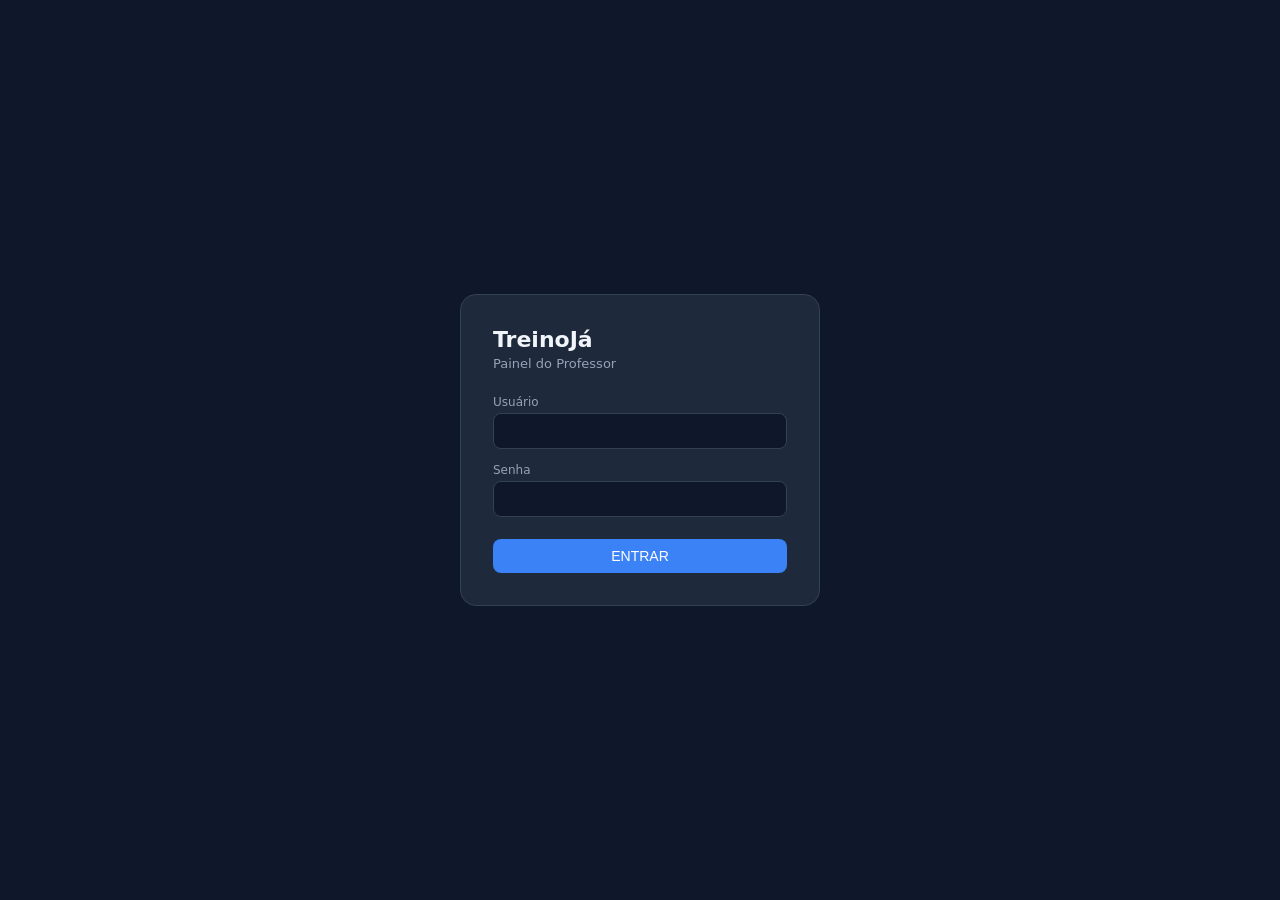
==== templates/admin.html @ 3a190255 "feat: painel admin para professores com gestao de usuarios e treinos" ====
<!doctype html>
<html lang="pt-br">
<head>
  <meta charset="utf-8">
  <meta name="viewport" content="width=device-width, initial-scale=1">
  <title>TreinoJá Admin</title>
  <link rel="stylesheet" href="/static/css/admin.css">
</head>
<body>

<!-- ── Login ─────────────────────────────────────────────────────────────── -->
<div id="view-login" class="login-wrap">
  <div class="login-card">
    <h1>TreinoJá</h1>
    <p>Painel do Professor</p>
    <div class="field"><label>Usuário</label><input id="l-user" type="text" autocapitalize="none"></div>
    <div class="field"><label>Senha</label><input id="l-pass" type="password"></div>
    <button class="btn btn-primary" style="width:100%;margin-top:8px" onclick="doLogin()">ENTRAR</button>
  </div>
</div>

<!-- ── App ───────────────────────────────────────────────────────────────── -->
<div id="view-app" class="app-layout" style="display:none">

  <aside class="sidebar">
    <div class="sidebar-logo">
      <h2>TreinoJá Admin</h2>
      <span>Painel do Professor</span>
    </div>
    <nav class="sidebar-nav">
      <button class="nav-btn active" id="nav-users" onclick="showTab('users')">👥 Usuários do App</button>
      <button class="nav-btn" id="nav-trainers" onclick="showTab('trainers')">🏋️ Professores</button>
    </nav>
    <div class="sidebar-footer">
      <div class="sidebar-user" id="sidebar-user"></div>
      <button class="btn btn-secondary" style="width:100%" onclick="doLogout()">Sair</button>
    </div>
  </aside>

  <main class="main-content">

    <!-- Users tab -->
    <div id="tab-users">
      <div class="page-header">
        <h1>Usuários do App</h1>
        <button class="btn btn-primary" onclick="openUserModal()">+ Novo Usuário</button>
      </div>
      <div class="table-wrap">
        <table>
          <thead>
            <tr>
              <th>Usuário</th>
              <th>Status</th>
              <th>Validade do Plano</th>
              <th>Treinos</th>
              <th>Último Treino</th>
              <th>Ações</th>
            </tr>
          </thead>
          <tbody id="users-tbody"></tbody>
        </table>
        <div id="users-empty" class="empty-state" style="display:none">Nenhum usuário cadastrado.</div>
      </div>
    </div>

    <!-- Trainers tab -->
    <div id="tab-trainers" style="display:none">
      <div class="page-header">
        <h1>Professores</h1>
        <button class="btn btn-primary" onclick="openTrainerModal()">+ Novo Professor</button>
      </div>
      <div class="table-wrap">
        <table>
          <thead>
            <tr>
              <th>Usuário</th>
              <th>Status</th>
              <th>Cadastrado em</th>
              <th>Ações</th>
            </tr>
          </thead>
          <tbody id="trainers-tbody"></tbody>
        </table>
        <div id="trainers-empty" class="empty-state" style="display:none">Nenhum professor cadastrado.</div>
      </div>
    </div>

  </main>
</div>

<!-- ── Modal: User ────────────────────────────────────────────────────────── -->
<div id="modal-user" class="modal-backdrop" onclick="if(event.target===this)closeUserModal()">
  <div class="modal-box">
    <div class="modal-header">
      <h2 id="user-modal-title">Novo Usuário</h2>
      <button class="modal-close" onclick="closeUserModal()">×</button>
    </div>
    <div class="field"><label>Usuário</label><input id="u-username" type="text" autocapitalize="none"></div>
    <div class="field"><label>Senha numérica (min 4 dígitos únicos)<span id="u-pass-hint" style="color:var(--muted)"> — deixe em branco para não alterar</span></label><input id="u-password" type="password" inputmode="numeric"></div>
    <div class="field">
      <label>Validade do Plano</label>
      <div style="display:flex;gap:8px;align-items:center">
        <input id="u-expires" type="date" style="max-width:200px">
        <button class="btn btn-secondary btn-sm" onclick="document.getElementById('u-expires').value=''">Sem validade</button>
      </div>
    </div>
    <div class="field checkbox-row" id="u-active-row">
      <input type="checkbox" id="u-active" checked>
      <label for="u-active">Conta ativa</label>
    </div>
    <div class="modal-footer">
      <button class="btn btn-secondary" onclick="closeUserModal()">Cancelar</button>
      <button class="btn btn-primary" onclick="saveUser()">Salvar</button>
    </div>
  </div>
</div>

<!-- ── Modal: Trainer ─────────────────────────────────────────────────────── -->
<div id="modal-trainer" class="modal-backdrop" onclick="if(event.target===this)closeTrainerModal()">
  <div class="modal-box">
    <div class="modal-header">
      <h2 id="trainer-modal-title">Novo Professor</h2>
      <button class="modal-close" onclick="closeTrainerModal()">×</button>
    </div>
    <div class="field"><label>Usuário</label><input id="t-username" type="text" autocapitalize="none"></div>
    <div class="field"><label>Senha<span id="t-pass-hint" style="color:var(--muted)"> — deixe em branco para não alterar</span></label><input id="t-password" type="password"></div>
    <div class="field checkbox-row" id="t-active-row">
      <input type="checkbox" id="t-active" checked>
      <label for="t-active">Conta ativa</label>
    </div>
    <div class="modal-footer">
      <button class="btn btn-secondary" onclick="closeTrainerModal()">Cancelar</button>
      <button class="btn btn-primary" onclick="saveTrainer()">Salvar</button>
    </div>
  </div>
</div>

<!-- ── Modal: Workouts ────────────────────────────────────────────────────── -->
<div id="modal-workout" class="modal-backdrop" onclick="if(event.target===this)closeWorkoutModal()">
  <div class="modal-box wide">
    <div class="modal-header">
      <h2 id="workout-modal-title">Treinos</h2>
      <button class="modal-close" onclick="closeWorkoutModal()">×</button>
    </div>

    <div class="expiry-row">
      <label>Validade do Plano:</label>
      <input id="w-expires" type="date" style="max-width:180px">
      <button class="btn btn-secondary btn-sm" onclick="document.getElementById('w-expires').value=''">Sem validade</button>
      <button class="btn btn-warning btn-sm" onclick="saveExpiry()">Salvar Validade</button>
    </div>

    <div class="workout-tabs" id="workout-tabs"></div>

    <div style="display:flex;justify-content:space-between;align-items:center;margin-bottom:10px">
      <span id="workout-tab-name" style="color:var(--muted);font-size:13px"></span>
      <div style="display:flex;gap:8px">
        <button class="btn btn-secondary btn-sm" onclick="resetWorkouts()" title="Restaurar treinos padrão">↺ Padrão</button>
        <button class="btn btn-primary btn-sm" onclick="openExerciseModal(-1)">+ Exercício</button>
      </div>
    </div>

    <div class="table-wrap">
      <table>
        <thead>
          <tr><th>#</th><th>Nome</th><th>Tipo</th><th>Séries</th><th>Reps</th><th>Carga</th><th>Desc.</th><th>Ações</th></tr>
        </thead>
        <tbody id="exercises-tbody"></tbody>
      </table>
      <div id="exercises-empty" class="empty-state" style="display:none">Nenhum exercício neste treino.</div>
    </div>

    <div class="modal-footer">
      <button class="btn btn-secondary" onclick="closeWorkoutModal()">Fechar</button>
      <button class="btn btn-primary" onclick="saveWorkouts()">💾 Salvar Treinos</button>
    </div>
  </div>
</div>

<!-- ── Modal: Exercise ────────────────────────────────────────────────────── -->
<div id="modal-exercise" class="modal-backdrop" onclick="if(event.target===this)closeExerciseModal()">
  <div class="modal-box">
    <div class="modal-header">
      <h2 id="ex-modal-title">Exercício</h2>
      <button class="modal-close" onclick="closeExerciseModal()">×</button>
    </div>
    <div class="field"><label>Nome</label><input id="ex-nome" type="text"></div>
    <div class="field"><label>Tipo (grupo muscular)</label><input id="ex-tipo" type="text"></div>
    <div style="display:grid;grid-template-columns:1fr 1fr;gap:12px">
      <div class="field"><label>Séries</label><input id="ex-series" type="number" min="1"></div>
      <div class="field"><label>Reps (ex: 8-12)</label><input id="ex-reps" type="text"></div>
      <div class="field"><label>Carga (kg)</label><input id="ex-carga" type="number" min="0"></div>
      <div class="field"><label>Descanso (s)</label><input id="ex-descanso" type="number" min="0"></div>
    </div>
    <div class="field"><label>Mensagem / Instrução</label><input id="ex-msg" type="text"></div>
    <div class="modal-footer">
      <button class="btn btn-secondary" onclick="closeExerciseModal()">Cancelar</button>
      <button class="btn btn-primary" onclick="saveExercise()">Salvar</button>
    </div>
  </div>
</div>

<!-- ── Toast ──────────────────────────────────────────────────────────────── -->
<div id="toast"></div>

<script src="/static/js/admin.js"></script>
</body>
</html>
---- static/css/admin.css ----
:root {
    --bg: #0f172a;
    --sidebar: #1e293b;
    --card: #1e293b;
    --border: #334155;
    --accent: #3b82f6;
    --accent-hover: #2563eb;
    --muted: #94a3b8;
    --ok: #22c55e;
    --warning: #f59e0b;
    --danger: #ef4444;
    --text: #f1f5f9;
}

* { box-sizing: border-box; margin: 0; padding: 0; }

html, body {
    background: var(--bg);
    color: var(--text);
    font-family: system-ui, Segoe UI, Roboto, Arial;
    font-size: 14px;
    height: 100%;
}

/* ── Login ── */
.login-wrap {
    display: flex;
    align-items: center;
    justify-content: center;
    min-height: 100vh;
    padding: 20px;
}

.login-card {
    background: var(--card);
    border: 1px solid var(--border);
    border-radius: 16px;
    padding: 32px;
    width: 100%;
    max-width: 360px;
}

.login-card h1 {
    font-size: 22px;
    margin-bottom: 4px;
}

.login-card p {
    color: var(--muted);
    margin-bottom: 24px;
    font-size: 13px;
}

/* ── Layout ── */
.app-layout {
    display: flex;
    min-height: 100vh;
}

.sidebar {
    width: 220px;
    background: var(--sidebar);
    border-right: 1px solid var(--border);
    display: flex;
    flex-direction: column;
    flex-shrink: 0;
    position: fixed;
    top: 0;
    left: 0;
    bottom: 0;
}

.sidebar-logo {
    padding: 20px 16px 16px;
    border-bottom: 1px solid var(--border);
}

.sidebar-logo h2 {
    font-size: 16px;
    color: var(--accent);
}

.sidebar-logo span {
    font-size: 11px;
    color: var(--muted);
}

.sidebar-nav {
    flex: 1;
    padding: 12px 8px;
}

.nav-btn {
    display: flex;
    align-items: center;
    gap: 10px;
    width: 100%;
    padding: 10px 12px;
    background: transparent;
    border: none;
    border-radius: 8px;
    color: var(--muted);
    font-size: 14px;
    cursor: pointer;
    text-align: left;
    margin-bottom: 2px;
    transition: background 0.15s, color 0.15s;
}

.nav-btn:hover { background: rgba(59,130,246,0.1); color: var(--text); }
.nav-btn.active { background: rgba(59,130,246,0.15); color: var(--accent); font-weight: 600; }

.sidebar-footer {
    padding: 12px 8px;
    border-top: 1px solid var(--border);
}

.sidebar-user {
    padding: 8px 12px;
    color: var(--muted);
    font-size: 12px;
    margin-bottom: 4px;
}

.main-content {
    margin-left: 220px;
    flex: 1;
    padding: 24px;
    min-height: 100vh;
}

/* ── Forms ── */
.field {
    margin-bottom: 14px;
}

.field label {
    display: block;
    font-size: 12px;
    color: var(--muted);
    margin-bottom: 4px;
    font-weight: 500;
}

input[type=text], input[type=password], input[type=date], input[type=number], select {
    width: 100%;
    background: #0f172a;
    color: var(--text);
    border: 1px solid var(--border);
    border-radius: 8px;
    padding: 9px 12px;
    font-size: 14px;
    outline: none;
    transition: border-color 0.15s;
}

input:focus, select:focus { border-color: var(--accent); }

/* ── Buttons ── */
button, .btn { cursor: pointer; border-radius: 8px; font-size: 14px; font-weight: 500; border: none; padding: 9px 16px; }
.btn-primary { background: var(--accent); color: #fff; }
.btn-primary:hover { background: var(--accent-hover); }
.btn-secondary { background: transparent; border: 1px solid var(--border); color: var(--text); }
.btn-secondary:hover { background: rgba(255,255,255,0.05); }
.btn-danger { background: var(--danger); color: #fff; }
.btn-danger:hover { background: #dc2626; }
.btn-sm { padding: 5px 10px; font-size: 12px; }
.btn-warning { background: var(--warning); color: #000; }
.btn-ok { background: var(--ok); color: #000; }

/* ── Page header ── */
.page-header {
    display: flex;
    align-items: center;
    justify-content: space-between;
    margin-bottom: 20px;
}

.page-header h1 { font-size: 20px; }

/* ── Table ── */
.table-wrap { overflow-x: auto; }

table { width: 100%; border-collapse: collapse; }

th {
    text-align: left;
    padding: 10px 12px;
    font-size: 11px;
    text-transform: uppercase;
    letter-spacing: .05em;
    color: var(--muted);
    border-bottom: 1px solid var(--border);
}

td {
    padding: 12px 12px;
    border-bottom: 1px solid rgba(51,65,85,0.4);
    vertical-align: middle;
}

tr:last-child td { border-bottom: none; }
tr:hover td { background: rgba(255,255,255,0.02); }

.td-actions { display: flex; gap: 6px; flex-wrap: wrap; }

/* ── Badges ── */
.badge {
    display: inline-block;
    padding: 3px 8px;
    border-radius: 20px;
    font-size: 11px;
    font-weight: 600;
}

.badge-ok { background: rgba(34,197,94,0.15); color: var(--ok); }
.badge-danger { background: rgba(239,68,68,0.15); color: var(--danger); }
.badge-warning { background: rgba(245,158,11,0.15); color: var(--warning); }
.badge-muted { background: rgba(148,163,184,0.1); color: var(--muted); }

/* ── Modal ── */
.modal-backdrop {
    position: fixed;
    inset: 0;
    background: rgba(0,0,0,.6);
    display: none;
    align-items: center;
    justify-content: center;
    z-index: 200;
    padding: 16px;
}

.modal-backdrop.open { display: flex; }

.modal-box {
    background: var(--sidebar);
    border: 1px solid var(--border);
    border-radius: 16px;
    padding: 24px;
    width: 100%;
    max-width: 480px;
    max-height: 90vh;
    overflow-y: auto;
}

.modal-box.wide { max-width: 760px; }

.modal-header {
    display: flex;
    align-items: center;
    justify-content: space-between;
    margin-bottom: 20px;
}

.modal-header h2 { font-size: 17px; }

.modal-close {
    background: transparent;
    border: none;
    color: var(--muted);
    font-size: 20px;
    cursor: pointer;
    line-height: 1;
    padding: 4px;
}

.modal-footer {
    display: flex;
    gap: 10px;
    justify-content: flex-end;
    margin-top: 20px;
    padding-top: 16px;
    border-top: 1px solid var(--border);
}

/* ── Workout editor inside modal ── */
.workout-tabs {
    display: flex;
    gap: 4px;
    margin-bottom: 16px;
    border-bottom: 1px solid var(--border);
    padding-bottom: 0;
}

.workout-tab {
    padding: 8px 16px;
    background: transparent;
    border: none;
    border-bottom: 2px solid transparent;
    color: var(--muted);
    cursor: pointer;
    font-size: 14px;
    margin-bottom: -1px;
}

.workout-tab.active {
    color: var(--accent);
    border-bottom-color: var(--accent);
    font-weight: 600;
}

.expiry-row {
    display: flex;
    align-items: center;
    gap: 12px;
    margin-bottom: 16px;
    padding: 12px;
    background: rgba(0,0,0,0.2);
    border-radius: 8px;
    border: 1px solid var(--border);
}

.expiry-row label { color: var(--muted); font-size: 12px; white-space: nowrap; }
.expiry-row input { max-width: 180px; }

/* ── Empty state ── */
.empty-state {
    text-align: center;
    color: var(--muted);
    padding: 48px 16px;
}

/* ── Toast ── */
#toast {
    position: fixed;
    bottom: 24px;
    right: 24px;
    background: #1e293b;
    border: 1px solid var(--border);
    border-radius: 10px;
    padding: 12px 18px;
    font-size: 14px;
    z-index: 999;
    display: none;
    animation: fadeIn .2s;
}

#toast.ok { border-color: var(--ok); color: var(--ok); }
#toast.err { border-color: var(--danger); color: var(--danger); }

@keyframes fadeIn { from { opacity:0; transform:translateY(8px); } to { opacity:1; transform:none; } }

.checkbox-row { display: flex; align-items: center; gap: 8px; }
.checkbox-row input[type=checkbox] { width: auto; }
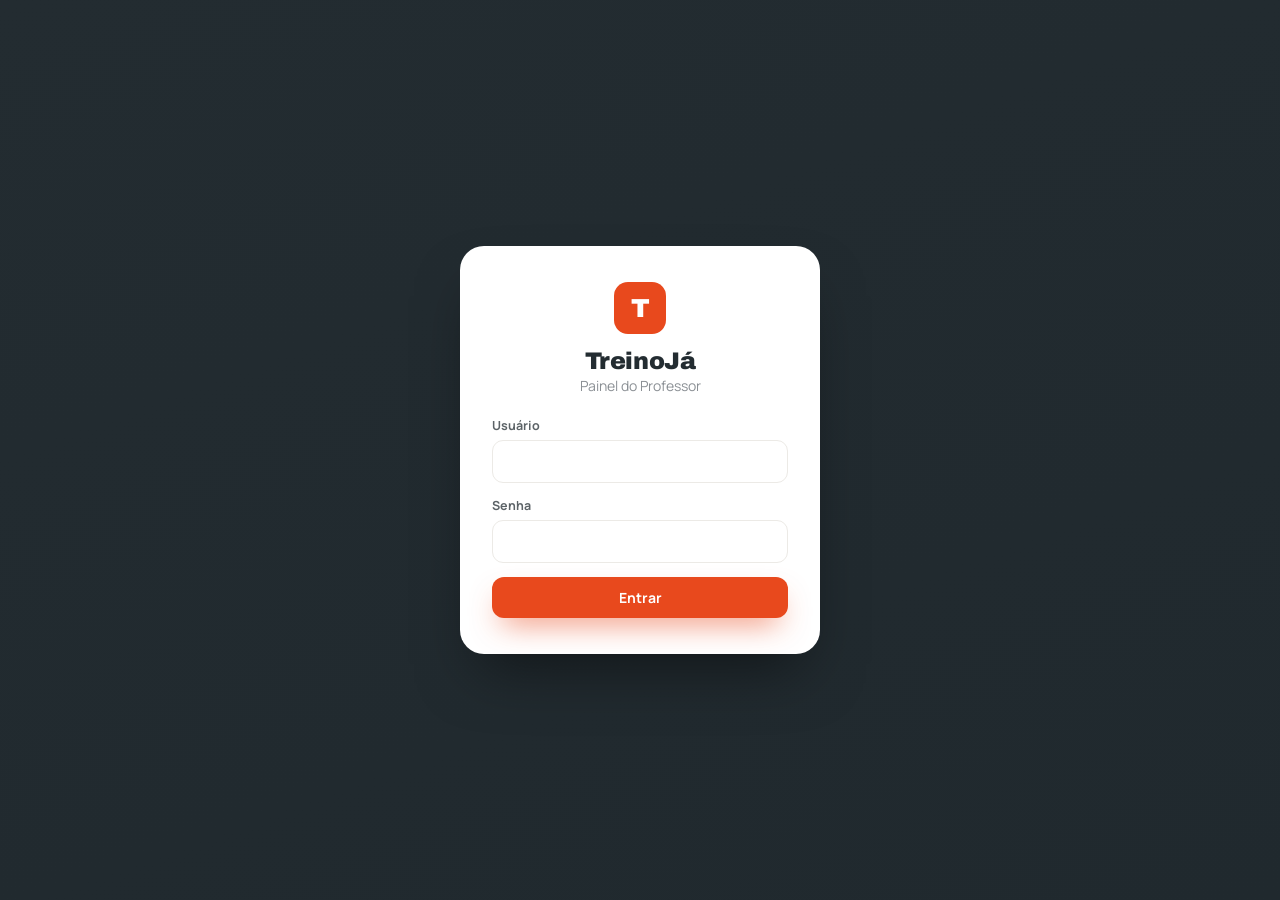
==== commit a6c03262: "feat: novo Painel do Professor no design do handoff - Dashboard: KPIs, grafico de check-ins (semana/" ====
--- a/templates/admin.html
+++ b/templates/admin.html
@@ -3,7 +3,10 @@
 <head>
   <meta charset="utf-8">
   <meta name="viewport" content="width=device-width, initial-scale=1">
-  <title>TreinoJá Admin</title>
+  <title>TreinoJá — Painel do Professor</title>
+  <link rel="preconnect" href="https://fonts.googleapis.com">
+  <link rel="preconnect" href="https://fonts.gstatic.com" crossorigin>
+  <link href="https://fonts.googleapis.com/css2?family=Archivo:wght@600;700;800;900&family=Manrope:wght@400;500;600;700;800&display=swap" rel="stylesheet">
   <link rel="stylesheet" href="/static/css/admin.css">
 </head>
 <body>
@@ -11,11 +14,12 @@
 <!-- ── Login ─────────────────────────────────────────────────────────────── -->
 <div id="view-login" class="login-wrap">
   <div class="login-card">
+    <div class="login-logo">T</div>
     <h1>TreinoJá</h1>
     <p>Painel do Professor</p>
     <div class="field"><label>Usuário</label><input id="l-user" type="text" autocapitalize="none"></div>
     <div class="field"><label>Senha</label><input id="l-pass" type="password"></div>
-    <button class="btn btn-primary" style="width:100%;margin-top:8px" onclick="doLogin()">ENTRAR</button>
+    <button class="btn btn-primary btn-block" onclick="doLogin()">Entrar</button>
   </div>
 </div>
 
@@ -23,186 +27,231 @@
 <div id="view-app" class="app-layout" style="display:none">
 
   <aside class="sidebar">
-    <div class="sidebar-logo">
-      <h2>TreinoJá Admin</h2>
-      <span>Painel do Professor</span>
-    </div>
-    <nav class="sidebar-nav">
-      <button class="nav-btn active" id="nav-users" onclick="showTab('users')">👥 Usuários do App</button>
-      <button class="nav-btn" id="nav-trainers" onclick="showTab('trainers')">🏋️ Professores</button>
-    </nav>
-    <div class="sidebar-footer">
-      <div class="sidebar-user" id="sidebar-user"></div>
-      <button class="btn btn-secondary" style="width:100%" onclick="doLogout()">Sair</button>
+    <div class="side-brand">
+      <div class="side-logo" id="side-logo">T</div>
+      <div>
+        <div class="side-name" id="side-academia">TREINOJÁ</div>
+        <div class="side-sub">painel do professor</div>
+      </div>
+    </div>
+
+    <div class="side-section">Principal</div>
+    <button class="nav-item active" data-view="dashboard" onclick="showView('dashboard')"><span class="nav-ico">📊</span> Dashboard</button>
+    <button class="nav-item" data-view="alunos" onclick="showView('alunos')"><span class="nav-ico">👥</span> Alunos</button>
+    <button class="nav-item" data-view="frequencia" onclick="showView('frequencia')"><span class="nav-ico">✅</span> Frequência</button>
+
+    <div class="side-section">Treinos</div>
+    <button class="nav-item" data-view="montador" onclick="showView('montador')"><span class="nav-ico">🏋️</span> Montador de treino</button>
+
+    <div class="side-section">Gestão</div>
+    <button class="nav-item" data-view="gestao" onclick="showView('gestao')"><span class="nav-ico">⚙️</span> Administração <span class="nav-badge" id="admin-badge" style="display:none">ADMIN</span></button>
+
+    <div class="side-foot">
+      <div class="side-user" id="side-user"></div>
+      <button class="btn btn-ghost btn-sm btn-block" onclick="doLogout()">Sair</button>
     </div>
   </aside>
 
-  <main class="main-content">
-
-    <!-- Users tab -->
-    <div id="tab-users">
-      <div class="page-header">
-        <h1>Usuários do App</h1>
-        <button class="btn btn-primary" onclick="openUserModal()">+ Novo Usuário</button>
+  <main class="main">
+    <header class="topbar">
+      <div class="topbar-title">
+        <h1 id="page-title">Dashboard</h1>
+        <p id="page-sub">Visão geral da academia</p>
       </div>
-      <div class="table-wrap">
-        <table>
-          <thead>
-            <tr>
-              <th>Usuário</th>
-              <th>Status</th>
-              <th>Validade do Plano</th>
-              <th>Treinos</th>
-              <th>Último Treino</th>
-              <th>Ações</th>
-            </tr>
-          </thead>
-          <tbody id="users-tbody"></tbody>
-        </table>
-        <div id="users-empty" class="empty-state" style="display:none">Nenhum usuário cadastrado.</div>
-      </div>
-    </div>
-
-    <!-- Trainers tab -->
-    <div id="tab-trainers" style="display:none">
-      <div class="page-header">
-        <h1>Professores</h1>
-        <button class="btn btn-primary" onclick="openTrainerModal()">+ Novo Professor</button>
-      </div>
-      <div class="table-wrap">
-        <table>
-          <thead>
-            <tr>
-              <th>Usuário</th>
-              <th>Status</th>
-              <th>Cadastrado em</th>
-              <th>Ações</th>
-            </tr>
-          </thead>
-          <tbody id="trainers-tbody"></tbody>
-        </table>
-        <div id="trainers-empty" class="empty-state" style="display:none">Nenhum professor cadastrado.</div>
-      </div>
-    </div>
-
+      <div class="searchbox"><span>🔍</span><input id="search" type="text" placeholder="Buscar aluno..." oninput="onSearch(this.value)"></div>
+      <button class="btn btn-primary" onclick="openUserModal()">+ Novo aluno</button>
+    </header>
+
+    <div class="content">
+
+      <!-- Dashboard -->
+      <section id="v-dashboard">
+        <div class="kpi-grid" id="dash-kpis"></div>
+        <div class="two-col">
+          <div class="card">
+            <div class="card-head">
+              <div><h3>Check-ins</h3><p class="card-sub">Frequência diária dos alunos</p></div>
+              <div class="seg" id="chart-seg">
+                <button class="seg-btn active" onclick="setChartRange('week', this)">Semana</button>
+                <button class="seg-btn" onclick="setChartRange('month', this)">Mês</button>
+              </div>
+            </div>
+            <div class="bars" id="dash-chart"></div>
+          </div>
+          <div class="card">
+            <div class="card-head"><div><h3>Check-ins de hoje</h3><p class="card-sub" id="dash-today-sub"></p></div></div>
+            <div class="rowlist" id="dash-today"></div>
+          </div>
+        </div>
+        <div class="two-col">
+          <div class="card">
+            <div class="card-head"><div><h3>Precisam de atenção</h3><p class="card-sub">Sem treinar há mais de 7 dias</p></div></div>
+            <div class="rowlist" id="dash-attention"></div>
+          </div>
+          <div class="card">
+            <div class="card-head"><div><h3>Atividade recente</h3><p class="card-sub">Últimos treinos concluídos</p></div></div>
+            <div class="rowlist" id="dash-recent"></div>
+          </div>
+        </div>
+      </section>
+
+      <!-- Alunos -->
+      <section id="v-alunos" style="display:none">
+        <div class="chips" id="alunos-chips"></div>
+        <div class="card table-card">
+          <table class="tbl">
+            <thead><tr><th>Aluno</th><th>Plano</th><th>Status</th><th>Adesão</th><th style="text-align:right">Últ. visita</th><th></th></tr></thead>
+            <tbody id="alunos-tbody"></tbody>
+          </table>
+          <div id="alunos-empty" class="empty" style="display:none">Nenhum aluno encontrado.</div>
+        </div>
+      </section>
+
+      <!-- Ficha do aluno -->
+      <section id="v-aluno" style="display:none">
+        <a class="backlink" onclick="showView('alunos')">← Voltar para alunos</a>
+        <div class="ficha-grid">
+          <div>
+            <div class="card profile-card">
+              <div class="avatar avatar-xl" id="f-avatar"></div>
+              <h2 id="f-nome"></h2>
+              <p class="card-sub" id="f-plano"></p>
+              <div class="profile-actions">
+                <button class="btn btn-primary" id="f-editar" onclick="montadorFor(fichaUserId)">✎ Editar treino</button>
+                <button class="btn btn-ghost" onclick="openUserModalEdit(fichaUserId)">Dados</button>
+              </div>
+            </div>
+            <div class="card">
+              <div class="card-head"><div><h3>Treino atual</h3><p class="card-sub" id="f-treino-sub"></p></div></div>
+              <div class="rowlist" id="f-treinos"></div>
+            </div>
+          </div>
+          <div>
+            <div class="kpi-grid kpi-3" id="f-kpis"></div>
+            <div class="card">
+              <div class="card-head"><div><h3>Frequência — 12 semanas</h3><p class="card-sub">Treinos por semana</p></div></div>
+              <div class="heatmap" id="f-heatmap"></div>
+              <div class="heatmap-legend"><span>menos</span><i class="hm hm0"></i><i class="hm hm1"></i><i class="hm hm2"></i><i class="hm hm3"></i><span>mais</span></div>
+            </div>
+            <div class="card">
+              <div class="card-head"><div><h3>Últimos treinos</h3></div></div>
+              <div class="rowlist" id="f-hist"></div>
+            </div>
+          </div>
+        </div>
+      </section>
+
+      <!-- Frequência -->
+      <section id="v-frequencia" style="display:none">
+        <div class="kpi-grid" id="freq-kpis"></div>
+        <div class="card">
+          <div class="card-head"><div><h3>Check-ins de hoje</h3><p class="card-sub" id="freq-sub"></p></div></div>
+          <div class="rowlist" id="freq-list"></div>
+        </div>
+      </section>
+
+      <!-- Montador -->
+      <section id="v-montador" style="display:none">
+        <div class="montador-grid">
+          <div class="card">
+            <div class="card-head montador-head">
+              <div>
+                <h3>Montando: <span class="accent" id="m-aluno-nome">—</span></h3>
+                <select id="m-aluno" class="input" onchange="montadorFor(parseInt(this.value)||null)"><option value="">Selecionar aluno…</option></select>
+              </div>
+              <button class="btn btn-dark" onclick="montadorSave()">💾 Salvar &amp; enviar</button>
+            </div>
+            <div class="chips" id="m-tabs"></div>
+            <div class="field" style="margin:4px 0 10px"><input id="m-treino-nome" class="input" type="text" placeholder="Nome do treino (ex: Peito & Tríceps)" oninput="montadorRename(this.value)"></div>
+            <div id="m-exercicios"></div>
+            <div class="montador-foot">
+              <button class="btn btn-ghost btn-sm" onclick="montadorAddCustom()">+ Exercício em branco</button>
+              <button class="btn btn-ghost btn-sm" onclick="montadorReset()">↺ Restaurar padrão</button>
+            </div>
+          </div>
+          <div class="card">
+            <div class="card-head"><div><h3>Biblioteca</h3><p class="card-sub">Toque para adicionar ao treino</p></div></div>
+            <div class="chips chips-sm" id="lib-filtros"></div>
+            <div class="rowlist lib-list" id="lib-list"></div>
+          </div>
+        </div>
+      </section>
+
+      <!-- Administração -->
+      <section id="v-gestao" style="display:none">
+        <div class="two-col">
+          <div class="card">
+            <div class="card-head">
+              <div><h3>Professores</h3><p class="card-sub">Contas com acesso ao painel</p></div>
+              <button class="btn btn-primary btn-sm" onclick="openTrainerModal()">+ Professor</button>
+            </div>
+            <div class="rowlist" id="g-trainers"></div>
+          </div>
+          <div class="card super-only" style="display:none">
+            <div class="card-head">
+              <div><h3>Academias</h3><p class="card-sub">Somente super-admin</p></div>
+              <button class="btn btn-primary btn-sm" onclick="openAcademiaModal()">+ Academia</button>
+            </div>
+            <div class="rowlist" id="g-academias"></div>
+          </div>
+        </div>
+      </section>
+
+    </div>
   </main>
 </div>
 
-<!-- ── Modal: User ────────────────────────────────────────────────────────── -->
-<div id="modal-user" class="modal-backdrop" onclick="if(event.target===this)closeUserModal()">
+<!-- ── Modal: Aluno ───────────────────────────────────────────────────────── -->
+<div id="modal-user" class="modal-backdrop" onclick="if(event.target===this)closeModal('modal-user')">
   <div class="modal-box">
-    <div class="modal-header">
-      <h2 id="user-modal-title">Novo Usuário</h2>
-      <button class="modal-close" onclick="closeUserModal()">×</button>
-    </div>
+    <div class="modal-header"><h2 id="user-modal-title">Novo aluno</h2><button class="modal-close" onclick="closeModal('modal-user')">×</button></div>
     <div class="field"><label>Usuário</label><input id="u-username" type="text" autocapitalize="none"></div>
-    <div class="field"><label>Senha numérica (min 4 dígitos únicos)<span id="u-pass-hint" style="color:var(--muted)"> — deixe em branco para não alterar</span></label><input id="u-password" type="password" inputmode="numeric"></div>
-    <div class="field">
-      <label>Validade do Plano</label>
-      <div style="display:flex;gap:8px;align-items:center">
-        <input id="u-expires" type="date" style="max-width:200px">
-        <button class="btn btn-secondary btn-sm" onclick="document.getElementById('u-expires').value=''">Sem validade</button>
-      </div>
-    </div>
-    <div class="field checkbox-row" id="u-active-row">
-      <input type="checkbox" id="u-active" checked>
-      <label for="u-active">Conta ativa</label>
-    </div>
+    <div class="field"><label>Senha numérica (mín. 4 dígitos únicos)<span id="u-pass-hint" class="hint"> — em branco para não alterar</span></label><input id="u-password" type="password" inputmode="numeric"></div>
+    <div class="field"><label>Validade do plano</label>
+      <div class="inline"><input id="u-expires" type="date"><button class="btn btn-ghost btn-sm" onclick="document.getElementById('u-expires').value=''">Sem validade</button></div>
+    </div>
+    <div class="field super-only" id="u-academia-field" style="display:none"><label>Academia</label><select id="u-academia"></select></div>
+    <div class="field checkbox-row" id="u-active-row"><input type="checkbox" id="u-active" checked><label for="u-active">Conta ativa</label></div>
     <div class="modal-footer">
-      <button class="btn btn-secondary" onclick="closeUserModal()">Cancelar</button>
+      <button class="btn btn-danger btn-sm" id="u-delete" style="display:none;margin-right:auto" onclick="deleteUser()">Excluir</button>
+      <button class="btn btn-ghost" onclick="closeModal('modal-user')">Cancelar</button>
       <button class="btn btn-primary" onclick="saveUser()">Salvar</button>
     </div>
   </div>
 </div>
 
-<!-- ── Modal: Trainer ─────────────────────────────────────────────────────── -->
-<div id="modal-trainer" class="modal-backdrop" onclick="if(event.target===this)closeTrainerModal()">
+<!-- ── Modal: Professor ───────────────────────────────────────────────────── -->
+<div id="modal-trainer" class="modal-backdrop" onclick="if(event.target===this)closeModal('modal-trainer')">
   <div class="modal-box">
-    <div class="modal-header">
-      <h2 id="trainer-modal-title">Novo Professor</h2>
-      <button class="modal-close" onclick="closeTrainerModal()">×</button>
-    </div>
+    <div class="modal-header"><h2 id="trainer-modal-title">Novo professor</h2><button class="modal-close" onclick="closeModal('modal-trainer')">×</button></div>
     <div class="field"><label>Usuário</label><input id="t-username" type="text" autocapitalize="none"></div>
-    <div class="field"><label>Senha<span id="t-pass-hint" style="color:var(--muted)"> — deixe em branco para não alterar</span></label><input id="t-password" type="password"></div>
-    <div class="field checkbox-row" id="t-active-row">
-      <input type="checkbox" id="t-active" checked>
-      <label for="t-active">Conta ativa</label>
-    </div>
+    <div class="field"><label>Senha<span id="t-pass-hint" class="hint"> — em branco para não alterar</span></label><input id="t-password" type="password"></div>
+    <div class="field super-only" id="t-academia-field" style="display:none"><label>Academia</label><select id="t-academia"></select></div>
+    <div class="field checkbox-row" id="t-active-row"><input type="checkbox" id="t-active" checked><label for="t-active">Conta ativa</label></div>
     <div class="modal-footer">
-      <button class="btn btn-secondary" onclick="closeTrainerModal()">Cancelar</button>
+      <button class="btn btn-danger btn-sm" id="t-delete" style="display:none;margin-right:auto" onclick="deleteTrainer()">Excluir</button>
+      <button class="btn btn-ghost" onclick="closeModal('modal-trainer')">Cancelar</button>
       <button class="btn btn-primary" onclick="saveTrainer()">Salvar</button>
     </div>
   </div>
 </div>
 
-<!-- ── Modal: Workouts ────────────────────────────────────────────────────── -->
-<div id="modal-workout" class="modal-backdrop" onclick="if(event.target===this)closeWorkoutModal()">
-  <div class="modal-box wide">
-    <div class="modal-header">
-      <h2 id="workout-modal-title">Treinos</h2>
-      <button class="modal-close" onclick="closeWorkoutModal()">×</button>
-    </div>
-
-    <div class="expiry-row">
-      <label>Validade do Plano:</label>
-      <input id="w-expires" type="date" style="max-width:180px">
-      <button class="btn btn-secondary btn-sm" onclick="document.getElementById('w-expires').value=''">Sem validade</button>
-      <button class="btn btn-warning btn-sm" onclick="saveExpiry()">Salvar Validade</button>
-    </div>
-
-    <div class="workout-tabs" id="workout-tabs"></div>
-
-    <div style="display:flex;justify-content:space-between;align-items:center;margin-bottom:10px">
-      <span id="workout-tab-name" style="color:var(--muted);font-size:13px"></span>
-      <div style="display:flex;gap:8px">
-        <button class="btn btn-secondary btn-sm" onclick="resetWorkouts()" title="Restaurar treinos padrão">↺ Padrão</button>
-        <button class="btn btn-primary btn-sm" onclick="openExerciseModal(-1)">+ Exercício</button>
-      </div>
-    </div>
-
-    <div class="table-wrap">
-      <table>
-        <thead>
-          <tr><th>#</th><th>Nome</th><th>Tipo</th><th>Séries</th><th>Reps</th><th>Carga</th><th>Desc.</th><th>Ações</th></tr>
-        </thead>
-        <tbody id="exercises-tbody"></tbody>
-      </table>
-      <div id="exercises-empty" class="empty-state" style="display:none">Nenhum exercício neste treino.</div>
-    </div>
-
+<!-- ── Modal: Academia ────────────────────────────────────────────────────── -->
+<div id="modal-academia" class="modal-backdrop" onclick="if(event.target===this)closeModal('modal-academia')">
+  <div class="modal-box">
+    <div class="modal-header"><h2 id="academia-modal-title">Nova academia</h2><button class="modal-close" onclick="closeModal('modal-academia')">×</button></div>
+    <div class="field"><label>Nome</label><input id="a-nome" type="text"></div>
+    <div class="field"><label>Código (identificador único)</label><input id="a-codigo" type="text" autocapitalize="characters" style="text-transform:uppercase" placeholder="Ex: ACADEMIA01"></div>
+    <div class="field checkbox-row" id="a-active-row" style="display:none"><input type="checkbox" id="a-active" checked><label for="a-active">Ativa</label></div>
     <div class="modal-footer">
-      <button class="btn btn-secondary" onclick="closeWorkoutModal()">Fechar</button>
-      <button class="btn btn-primary" onclick="saveWorkouts()">💾 Salvar Treinos</button>
-    </div>
-  </div>
-</div>
-
-<!-- ── Modal: Exercise ────────────────────────────────────────────────────── -->
-<div id="modal-exercise" class="modal-backdrop" onclick="if(event.target===this)closeExerciseModal()">
-  <div class="modal-box">
-    <div class="modal-header">
-      <h2 id="ex-modal-title">Exercício</h2>
-      <button class="modal-close" onclick="closeExerciseModal()">×</button>
-    </div>
-    <div class="field"><label>Nome</label><input id="ex-nome" type="text"></div>
-    <div class="field"><label>Tipo (grupo muscular)</label><input id="ex-tipo" type="text"></div>
-    <div style="display:grid;grid-template-columns:1fr 1fr;gap:12px">
-      <div class="field"><label>Séries</label><input id="ex-series" type="number" min="1"></div>
-      <div class="field"><label>Reps (ex: 8-12)</label><input id="ex-reps" type="text"></div>
-      <div class="field"><label>Carga (kg)</label><input id="ex-carga" type="number" min="0"></div>
-      <div class="field"><label>Descanso (s)</label><input id="ex-descanso" type="number" min="0"></div>
-    </div>
-    <div class="field"><label>Mensagem / Instrução</label><input id="ex-msg" type="text"></div>
-    <div class="modal-footer">
-      <button class="btn btn-secondary" onclick="closeExerciseModal()">Cancelar</button>
-      <button class="btn btn-primary" onclick="saveExercise()">Salvar</button>
-    </div>
-  </div>
-</div>
-
-<!-- ── Toast ──────────────────────────────────────────────────────────────── -->
+      <button class="btn btn-danger btn-sm" id="a-delete" style="display:none;margin-right:auto" onclick="deleteAcademia()">Excluir</button>
+      <button class="btn btn-ghost" onclick="closeModal('modal-academia')">Cancelar</button>
+      <button class="btn btn-primary" onclick="saveAcademia()">Salvar</button>
+    </div>
+  </div>
+</div>
+
 <div id="toast"></div>
-
 <script src="/static/js/admin.js"></script>
 </body>
 </html>
--- a/static/css/admin.css
+++ b/static/css/admin.css
@@ -1,344 +1,260 @@
+/* ── Design tokens (handoff: design_handoff_treinoja) ─────────────────────── */
 :root {
-    --bg: #0f172a;
-    --sidebar: #1e293b;
-    --card: #1e293b;
-    --border: #334155;
-    --accent: #3b82f6;
-    --accent-hover: #2563eb;
-    --muted: #94a3b8;
-    --ok: #22c55e;
-    --warning: #f59e0b;
-    --danger: #ef4444;
-    --text: #f1f5f9;
+  --laranja: #E8491D;
+  --laranja-soft: #FDECE6;
+  --grafite: #2E3A40;
+  --escuro-1: #232C31;
+  --escuro-2: #20292E;
+  --fundo: #F5F4F2;
+  --card: #fff;
+  --borda: #ECEAE6;
+  --borda-2: #F1EFEB;
+  --texto: #232C31;
+  --texto-2: #5C6367;
+  --sec: #8A8F94;
+  --terc: #B4B8BA;
+  --verde: #2FA36B;
+  --verde-soft: #E3F3EB;
+  --r-card: 20px;
+  --r-btn: 12px;
+  --shadow-card: 0 4px 18px -8px rgba(35, 44, 49, .12);
+  --shadow-cta: 0 14px 30px -10px rgba(232, 73, 29, .7);
+  --f-tit: 'Archivo', system-ui, sans-serif;
+  --f-txt: 'Manrope', system-ui, sans-serif;
 }
 
 * { box-sizing: border-box; margin: 0; padding: 0; }
-
-html, body {
-    background: var(--bg);
-    color: var(--text);
-    font-family: system-ui, Segoe UI, Roboto, Arial;
-    font-size: 14px;
-    height: 100%;
+html, body { height: 100%; }
+body { font-family: var(--f-txt); background: var(--fundo); color: var(--texto); font-size: 14px; }
+h1, h2, h3, .num { font-family: var(--f-tit); letter-spacing: -.02em; }
+button { font-family: inherit; cursor: pointer; border: 0; background: none; }
+input, select { font-family: inherit; font-size: 14px; }
+
+/* ── Buttons ──────────────────────────────────────────────────────────────── */
+.btn { display: inline-flex; align-items: center; justify-content: center; gap: 6px; padding: 11px 18px;
+  border-radius: var(--r-btn); font-weight: 700; font-size: 14px; white-space: nowrap; transition: .15s; }
+.btn-primary { background: var(--laranja); color: #fff; box-shadow: var(--shadow-cta); }
+.btn-primary:hover { filter: brightness(1.06); }
+.btn-dark { background: var(--grafite); color: #fff; }
+.btn-dark:hover { background: var(--escuro-1); }
+.btn-ghost { background: var(--borda-2); color: var(--texto-2); }
+.btn-ghost:hover { background: var(--borda); }
+.btn-danger { background: #FBE9E7; color: #C0331A; }
+.btn-sm { padding: 7px 12px; font-size: 13px; border-radius: 10px; }
+.btn-block { width: 100%; }
+
+/* ── Login ────────────────────────────────────────────────────────────────── */
+.login-wrap { min-height: 100vh; display: flex; align-items: center; justify-content: center;
+  background: linear-gradient(160deg, var(--escuro-1), var(--escuro-2)); padding: 20px; }
+.login-card { background: var(--card); border-radius: 24px; padding: 36px 32px; width: 100%; max-width: 360px;
+  text-align: center; box-shadow: 0 30px 60px -20px rgba(0, 0, 0, .5); }
+.login-logo { width: 52px; height: 52px; border-radius: 14px; background: var(--laranja); color: #fff;
+  font-family: var(--f-tit); font-weight: 900; font-size: 26px; display: flex; align-items: center;
+  justify-content: center; margin: 0 auto 14px; }
+.login-card h1 { font-size: 24px; font-weight: 900; }
+.login-card > p { color: var(--sec); margin: 2px 0 22px; }
+.login-card .field { text-align: left; }
+
+/* ── Layout ───────────────────────────────────────────────────────────────── */
+.app-layout { display: flex; min-height: 100vh; }
+.main { flex: 1; min-width: 0; display: flex; flex-direction: column; }
+.content { padding: 24px 28px 48px; flex: 1; }
+
+/* ── Sidebar ──────────────────────────────────────────────────────────────── */
+.sidebar { width: 248px; flex-shrink: 0; background: linear-gradient(180deg, var(--escuro-1), var(--escuro-2));
+  color: #fff; padding: 22px 14px; display: flex; flex-direction: column; position: sticky; top: 0; height: 100vh; overflow-y: auto; }
+.side-brand { display: flex; gap: 12px; align-items: center; padding: 4px 8px 18px; }
+.side-logo { width: 42px; height: 42px; border-radius: 12px; background: var(--laranja); font-family: var(--f-tit);
+  font-weight: 900; font-size: 22px; display: flex; align-items: center; justify-content: center; flex-shrink: 0; }
+.side-name { font-family: var(--f-tit); font-weight: 800; font-size: 15px; letter-spacing: .02em; text-transform: uppercase; }
+.side-sub { font-size: 11px; color: var(--sec); margin-top: 1px; }
+.side-section { font-size: 10px; font-weight: 800; letter-spacing: .14em; text-transform: uppercase;
+  color: var(--sec); padding: 16px 10px 7px; }
+.nav-item { display: flex; align-items: center; gap: 10px; width: 100%; padding: 11px 12px; border-radius: 12px;
+  color: #D7DBDD; font-size: 14px; font-weight: 600; text-align: left; transition: .15s; }
+.nav-item:hover { background: rgba(255, 255, 255, .06); }
+.nav-item.active { background: var(--laranja); color: #fff; font-weight: 700;
+  box-shadow: 0 10px 24px -10px rgba(232, 73, 29, .8); }
+.nav-ico { width: 20px; text-align: center; }
+.nav-badge { margin-left: auto; background: rgba(232, 73, 29, .25); color: #FFB59F; font-size: 9px;
+  font-weight: 800; letter-spacing: .08em; padding: 3px 7px; border-radius: 6px; }
+.nav-item.active .nav-badge { background: rgba(255, 255, 255, .22); color: #fff; }
+.side-foot { margin-top: auto; padding: 16px 8px 4px; border-top: 1px solid rgba(255, 255, 255, .08); }
+.side-user { font-size: 13px; color: var(--terc); margin-bottom: 10px; padding: 0 2px; }
+.side-foot .btn-ghost { background: rgba(255, 255, 255, .08); color: #D7DBDD; }
+
+/* ── Topbar ───────────────────────────────────────────────────────────────── */
+.topbar { display: flex; align-items: center; gap: 18px; padding: 20px 28px 0; }
+.topbar-title { flex-shrink: 0; min-width: 180px; }
+.topbar-title h1 { font-size: 24px; font-weight: 900; }
+.topbar-title p { color: var(--sec); font-size: 13px; margin-top: 1px; }
+.searchbox { flex: 1; max-width: 420px; display: flex; align-items: center; gap: 8px; background: var(--borda-2);
+  border: 1px solid var(--borda); border-radius: 14px; padding: 10px 14px; margin-left: auto; }
+.searchbox input { border: 0; outline: 0; background: none; flex: 1; color: var(--texto); }
+.searchbox input::placeholder { color: var(--terc); }
+
+/* ── Cards / grids ────────────────────────────────────────────────────────── */
+.card { background: var(--card); border: 1px solid var(--borda); border-radius: var(--r-card);
+  box-shadow: var(--shadow-card); padding: 20px; margin-bottom: 18px; }
+.card-head { display: flex; align-items: flex-start; justify-content: space-between; gap: 12px; margin-bottom: 14px; }
+.card-head h3 { font-size: 16px; font-weight: 800; }
+.card-sub { color: var(--sec); font-size: 12.5px; margin-top: 2px; }
+.two-col { display: grid; grid-template-columns: 1.5fr 1fr; gap: 18px; }
+.accent { color: var(--laranja); }
+
+.kpi-grid { display: grid; grid-template-columns: repeat(4, 1fr); gap: 18px; margin-bottom: 18px; }
+.kpi-grid.kpi-3 { grid-template-columns: repeat(3, 1fr); }
+.kpi { background: var(--card); border: 1px solid var(--borda); border-radius: var(--r-card);
+  box-shadow: var(--shadow-card); padding: 18px; }
+.kpi-top { display: flex; justify-content: space-between; align-items: center; margin-bottom: 14px; }
+.kpi-ico { width: 38px; height: 38px; border-radius: 11px; display: flex; align-items: center;
+  justify-content: center; font-size: 17px; }
+.kpi-pill { font-size: 11px; font-weight: 800; padding: 4px 8px; border-radius: 8px;
+  background: var(--verde-soft); color: var(--verde); }
+.kpi-pill.warn { background: var(--laranja-soft); color: var(--laranja); }
+.kpi .num { font-size: 30px; font-weight: 900; }
+.kpi-label { color: var(--sec); font-size: 12.5px; margin-top: 2px; }
+
+/* ── Bar chart ────────────────────────────────────────────────────────────── */
+.bars { display: flex; align-items: flex-end; gap: 10px; height: 170px; padding-top: 18px; }
+.bar-col { flex: 1; display: flex; flex-direction: column; align-items: center; gap: 6px; height: 100%; justify-content: flex-end; }
+.bar-val { font-family: var(--f-tit); font-weight: 700; font-size: 12px; color: var(--texto-2); }
+.bar { width: 100%; max-width: 34px; border-radius: 9px; background: var(--borda); min-height: 4px; }
+.bar.hi { background: var(--grafite); }
+.bar.today { background: var(--laranja); }
+.bar-lbl { font-size: 11px; color: var(--terc); font-weight: 600; }
+.seg { display: flex; gap: 4px; background: var(--borda-2); border-radius: 11px; padding: 3px; }
+.seg-btn { padding: 6px 13px; border-radius: 9px; font-size: 12.5px; font-weight: 700; color: var(--sec); }
+.seg-btn.active { background: var(--grafite); color: #fff; }
+
+/* ── Row lists ────────────────────────────────────────────────────────────── */
+.rowlist { display: flex; flex-direction: column; }
+.row { display: flex; align-items: center; gap: 12px; padding: 11px 6px; border-bottom: 1px solid var(--borda-2); }
+.row:last-child { border-bottom: 0; }
+.row:hover { background: #FBFAF8; }
+.row-main { flex: 1; min-width: 0; }
+.row-title { font-weight: 700; font-size: 14px; }
+.row-sub { color: var(--sec); font-size: 12px; margin-top: 1px; }
+.row-side { text-align: right; font-weight: 700; color: var(--texto-2); font-size: 13px; flex-shrink: 0; }
+.row.clickable { cursor: pointer; }
+
+.avatar { width: 40px; height: 40px; border-radius: 50%; color: #fff; font-family: var(--f-tit); font-weight: 800;
+  font-size: 14px; display: flex; align-items: center; justify-content: center; flex-shrink: 0; }
+.avatar-xl { width: 84px; height: 84px; font-size: 28px; margin: 0 auto 12px; }
+
+/* ── Badges ───────────────────────────────────────────────────────────────── */
+.badge { display: inline-block; padding: 5px 11px; border-radius: 9px; font-size: 12px; font-weight: 800; }
+.badge.ativo { background: var(--verde-soft); color: var(--verde); }
+.badge.novo { background: var(--laranja-soft); color: var(--laranja); }
+.badge.em_risco { background: #FBE9E7; color: #C0331A; }
+.badge.inativo { background: var(--borda-2); color: var(--sec); }
+.badge.admin { background: var(--laranja-soft); color: var(--laranja); }
+.badge.prof { background: var(--borda-2); color: var(--sec); }
+
+/* ── Chips (filters / tabs) ───────────────────────────────────────────────── */
+.chips { display: flex; gap: 10px; flex-wrap: wrap; margin-bottom: 16px; }
+.chip { padding: 10px 18px; border-radius: 13px; background: var(--card); border: 1px solid var(--borda);
+  font-weight: 700; font-size: 13.5px; color: var(--texto-2); transition: .15s; }
+.chip:hover { border-color: var(--terc); }
+.chip.active { background: var(--grafite); border-color: var(--grafite); color: #fff; }
+.chip.chip-orange.active { background: var(--laranja); border-color: var(--laranja); }
+.chip small { font-weight: 600; opacity: .65; }
+.chips-sm .chip { padding: 6px 12px; font-size: 12px; border-radius: 9px; }
+
+/* ── Table (Alunos) ───────────────────────────────────────────────────────── */
+.table-card { padding: 6px 20px; overflow-x: auto; }
+.tbl { width: 100%; border-collapse: collapse; }
+.tbl th { text-align: left; font-size: 11px; font-weight: 800; letter-spacing: .1em; text-transform: uppercase;
+  color: var(--terc); padding: 14px 10px; border-bottom: 1px solid var(--borda-2); }
+.tbl td { padding: 13px 10px; border-bottom: 1px solid var(--borda-2); vertical-align: middle; }
+.tbl tr:last-child td { border-bottom: 0; }
+.tbl tbody tr { cursor: pointer; transition: .1s; }
+.tbl tbody tr:hover { background: #FBFAF8; }
+.cell-user { display: flex; align-items: center; gap: 12px; }
+.adesao { display: flex; align-items: center; gap: 10px; min-width: 130px; }
+.adesao-track { flex: 1; height: 7px; border-radius: 5px; background: var(--borda-2); overflow: hidden; }
+.adesao-fill { height: 100%; border-radius: 5px; background: var(--verde); }
+.adesao-fill.low { background: var(--laranja); }
+.adesao b { font-size: 13px; width: 38px; text-align: right; }
+
+/* ── Ficha ────────────────────────────────────────────────────────────────── */
+.backlink { display: inline-block; color: var(--sec); font-weight: 700; font-size: 13px; margin-bottom: 14px; cursor: pointer; }
+.backlink:hover { color: var(--texto); }
+.ficha-grid { display: grid; grid-template-columns: 1fr 1.6fr; gap: 18px; }
+.profile-card { text-align: center; }
+.profile-card h2 { font-size: 20px; font-weight: 900; }
+.profile-actions { display: flex; gap: 10px; justify-content: center; margin-top: 16px; }
+
+.heatmap { display: grid; grid-template-columns: repeat(12, 1fr); gap: 5px; }
+.hm { display: block; aspect-ratio: 1; border-radius: 5px; background: var(--borda-2); }
+.hm1 { background: #BFE3D0; } .hm2 { background: #6FC29A; } .hm3 { background: var(--verde); }
+.heatmap-legend { display: flex; align-items: center; gap: 5px; justify-content: flex-end; margin-top: 10px;
+  font-size: 11px; color: var(--terc); }
+.heatmap-legend .hm { width: 12px; height: 12px; aspect-ratio: auto; }
+
+/* ── Montador ─────────────────────────────────────────────────────────────── */
+.montador-grid { display: grid; grid-template-columns: 1.6fr 1fr; gap: 18px; align-items: start; }
+.montador-head { align-items: center; }
+.montador-head h3 { margin-bottom: 8px; }
+.ex-row { display: flex; align-items: center; gap: 10px; padding: 10px 8px; border: 1px solid var(--borda-2);
+  border-radius: 13px; margin-bottom: 8px; background: #FCFBFA; }
+.ex-ico { width: 36px; height: 36px; border-radius: 10px; background: var(--laranja-soft); display: flex;
+  align-items: center; justify-content: center; font-size: 16px; flex-shrink: 0; }
+.ex-nome { flex: 1; min-width: 120px; }
+.ex-nome input { width: 100%; border: 0; background: none; font-weight: 700; font-size: 14px; outline: 0; }
+.ex-nome .ex-tipo { font-size: 11px; color: var(--sec); }
+.ex-fields { display: flex; gap: 6px; align-items: center; flex-shrink: 0; }
+.ex-field { text-align: center; }
+.ex-field label { display: block; font-size: 9.5px; font-weight: 800; letter-spacing: .08em;
+  text-transform: uppercase; color: var(--terc); margin-bottom: 2px; }
+.ex-field input { width: 56px; text-align: center; border: 1px solid var(--borda); border-radius: 8px;
+  padding: 6px 4px; font-weight: 700; background: #fff; outline-color: var(--laranja); }
+.ex-del { color: var(--terc); font-size: 17px; padding: 6px 8px; border-radius: 8px; }
+.ex-del:hover { color: #C0331A; background: #FBE9E7; }
+.montador-foot { display: flex; gap: 10px; margin-top: 12px; }
+.lib-list { max-height: 560px; overflow-y: auto; }
+.lib-add { width: 30px; height: 30px; border-radius: 9px; background: var(--laranja-soft); color: var(--laranja);
+  font-size: 17px; font-weight: 800; flex-shrink: 0; }
+.lib-add:hover { background: var(--laranja); color: #fff; }
+
+/* ── Forms / modals ───────────────────────────────────────────────────────── */
+.field { margin-bottom: 14px; }
+.field label { display: block; font-size: 12.5px; font-weight: 700; color: var(--texto-2); margin-bottom: 6px; }
+.field input:not([type=checkbox]), .field select, .input { width: 100%; padding: 11px 13px;
+  border: 1px solid var(--borda); border-radius: 11px; background: #fff; color: var(--texto); outline: 0; }
+.field input:focus, .field select:focus, .input:focus { border-color: var(--laranja); }
+.hint { color: var(--terc); font-weight: 500; }
+.inline { display: flex; gap: 8px; align-items: center; }
+.inline input { max-width: 190px; }
+.checkbox-row { display: flex; align-items: center; gap: 8px; }
+.checkbox-row label { margin: 0; }
+.checkbox-row input { accent-color: var(--laranja); width: 16px; height: 16px; }
+
+.modal-backdrop { display: none; position: fixed; inset: 0; background: rgba(35, 44, 49, .55); z-index: 50;
+  align-items: center; justify-content: center; padding: 20px; }
+.modal-backdrop.open { display: flex; }
+.modal-box { background: var(--card); border-radius: 22px; padding: 24px; width: 100%; max-width: 440px;
+  max-height: 90vh; overflow-y: auto; box-shadow: 0 40px 80px -30px rgba(0, 0, 0, .5); }
+.modal-header { display: flex; justify-content: space-between; align-items: center; margin-bottom: 18px; }
+.modal-header h2 { font-size: 18px; font-weight: 900; }
+.modal-close { font-size: 22px; color: var(--terc); padding: 2px 8px; border-radius: 8px; }
+.modal-close:hover { background: var(--borda-2); color: var(--texto); }
+.modal-footer { display: flex; justify-content: flex-end; gap: 10px; margin-top: 20px; }
+
+/* ── Misc ─────────────────────────────────────────────────────────────────── */
+.empty { text-align: center; color: var(--terc); padding: 34px 10px; font-weight: 600; }
+#toast { position: fixed; bottom: 26px; left: 50%; transform: translateX(-50%) translateY(20px); background: var(--grafite);
+  color: #fff; padding: 12px 22px; border-radius: 13px; font-weight: 700; opacity: 0; pointer-events: none;
+  transition: .25s; z-index: 99; box-shadow: 0 16px 40px -12px rgba(0, 0, 0, .5); }
+#toast.show { opacity: 1; transform: translateX(-50%) translateY(0); }
+#toast.err { background: #C0331A; }
+
+@media (max-width: 1100px) {
+  .two-col, .ficha-grid, .montador-grid { grid-template-columns: 1fr; }
+  .kpi-grid { grid-template-columns: repeat(2, 1fr); }
 }
-
-/* ── Login ── */
-.login-wrap {
-    display: flex;
-    align-items: center;
-    justify-content: center;
-    min-height: 100vh;
-    padding: 20px;
+@media (max-width: 760px) {
+  .app-layout { flex-direction: column; }
+  .sidebar { width: 100%; height: auto; position: static; }
+  .topbar { flex-wrap: wrap; }
 }
-
-.login-card {
-    background: var(--card);
-    border: 1px solid var(--border);
-    border-radius: 16px;
-    padding: 32px;
-    width: 100%;
-    max-width: 360px;
-}
-
-.login-card h1 {
-    font-size: 22px;
-    margin-bottom: 4px;
-}
-
-.login-card p {
-    color: var(--muted);
-    margin-bottom: 24px;
-    font-size: 13px;
-}
-
-/* ── Layout ── */
-.app-layout {
-    display: flex;
-    min-height: 100vh;
-}
-
-.sidebar {
-    width: 220px;
-    background: var(--sidebar);
-    border-right: 1px solid var(--border);
-    display: flex;
-    flex-direction: column;
-    flex-shrink: 0;
-    position: fixed;
-    top: 0;
-    left: 0;
-    bottom: 0;
-}
-
-.sidebar-logo {
-    padding: 20px 16px 16px;
-    border-bottom: 1px solid var(--border);
-}
-
-.sidebar-logo h2 {
-    font-size: 16px;
-    color: var(--accent);
-}
-
-.sidebar-logo span {
-    font-size: 11px;
-    color: var(--muted);
-}
-
-.sidebar-nav {
-    flex: 1;
-    padding: 12px 8px;
-}
-
-.nav-btn {
-    display: flex;
-    align-items: center;
-    gap: 10px;
-    width: 100%;
-    padding: 10px 12px;
-    background: transparent;
-    border: none;
-    border-radius: 8px;
-    color: var(--muted);
-    font-size: 14px;
-    cursor: pointer;
-    text-align: left;
-    margin-bottom: 2px;
-    transition: background 0.15s, color 0.15s;
-}
-
-.nav-btn:hover { background: rgba(59,130,246,0.1); color: var(--text); }
-.nav-btn.active { background: rgba(59,130,246,0.15); color: var(--accent); font-weight: 600; }
-
-.sidebar-footer {
-    padding: 12px 8px;
-    border-top: 1px solid var(--border);
-}
-
-.sidebar-user {
-    padding: 8px 12px;
-    color: var(--muted);
-    font-size: 12px;
-    margin-bottom: 4px;
-}
-
-.main-content {
-    margin-left: 220px;
-    flex: 1;
-    padding: 24px;
-    min-height: 100vh;
-}
-
-/* ── Forms ── */
-.field {
-    margin-bottom: 14px;
-}
-
-.field label {
-    display: block;
-    font-size: 12px;
-    color: var(--muted);
-    margin-bottom: 4px;
-    font-weight: 500;
-}
-
-input[type=text], input[type=password], input[type=date], input[type=number], select {
-    width: 100%;
-    background: #0f172a;
-    color: var(--text);
-    border: 1px solid var(--border);
-    border-radius: 8px;
-    padding: 9px 12px;
-    font-size: 14px;
-    outline: none;
-    transition: border-color 0.15s;
-}
-
-input:focus, select:focus { border-color: var(--accent); }
-
-/* ── Buttons ── */
-button, .btn { cursor: pointer; border-radius: 8px; font-size: 14px; font-weight: 500; border: none; padding: 9px 16px; }
-.btn-primary { background: var(--accent); color: #fff; }
-.btn-primary:hover { background: var(--accent-hover); }
-.btn-secondary { background: transparent; border: 1px solid var(--border); color: var(--text); }
-.btn-secondary:hover { background: rgba(255,255,255,0.05); }
-.btn-danger { background: var(--danger); color: #fff; }
-.btn-danger:hover { background: #dc2626; }
-.btn-sm { padding: 5px 10px; font-size: 12px; }
-.btn-warning { background: var(--warning); color: #000; }
-.btn-ok { background: var(--ok); color: #000; }
-
-/* ── Page header ── */
-.page-header {
-    display: flex;
-    align-items: center;
-    justify-content: space-between;
-    margin-bottom: 20px;
-}
-
-.page-header h1 { font-size: 20px; }
-
-/* ── Table ── */
-.table-wrap { overflow-x: auto; }
-
-table { width: 100%; border-collapse: collapse; }
-
-th {
-    text-align: left;
-    padding: 10px 12px;
-    font-size: 11px;
-    text-transform: uppercase;
-    letter-spacing: .05em;
-    color: var(--muted);
-    border-bottom: 1px solid var(--border);
-}
-
-td {
-    padding: 12px 12px;
-    border-bottom: 1px solid rgba(51,65,85,0.4);
-    vertical-align: middle;
-}
-
-tr:last-child td { border-bottom: none; }
-tr:hover td { background: rgba(255,255,255,0.02); }
-
-.td-actions { display: flex; gap: 6px; flex-wrap: wrap; }
-
-/* ── Badges ── */
-.badge {
-    display: inline-block;
-    padding: 3px 8px;
-    border-radius: 20px;
-    font-size: 11px;
-    font-weight: 600;
-}
-
-.badge-ok { background: rgba(34,197,94,0.15); color: var(--ok); }
-.badge-danger { background: rgba(239,68,68,0.15); color: var(--danger); }
-.badge-warning { background: rgba(245,158,11,0.15); color: var(--warning); }
-.badge-muted { background: rgba(148,163,184,0.1); color: var(--muted); }
-
-/* ── Modal ── */
-.modal-backdrop {
-    position: fixed;
-    inset: 0;
-    background: rgba(0,0,0,.6);
-    display: none;
-    align-items: center;
-    justify-content: center;
-    z-index: 200;
-    padding: 16px;
-}
-
-.modal-backdrop.open { display: flex; }
-
-.modal-box {
-    background: var(--sidebar);
-    border: 1px solid var(--border);
-    border-radius: 16px;
-    padding: 24px;
-    width: 100%;
-    max-width: 480px;
-    max-height: 90vh;
-    overflow-y: auto;
-}
-
-.modal-box.wide { max-width: 760px; }
-
-.modal-header {
-    display: flex;
-    align-items: center;
-    justify-content: space-between;
-    margin-bottom: 20px;
-}
-
-.modal-header h2 { font-size: 17px; }
-
-.modal-close {
-    background: transparent;
-    border: none;
-    color: var(--muted);
-    font-size: 20px;
-    cursor: pointer;
-    line-height: 1;
-    padding: 4px;
-}
-
-.modal-footer {
-    display: flex;
-    gap: 10px;
-    justify-content: flex-end;
-    margin-top: 20px;
-    padding-top: 16px;
-    border-top: 1px solid var(--border);
-}
-
-/* ── Workout editor inside modal ── */
-.workout-tabs {
-    display: flex;
-    gap: 4px;
-    margin-bottom: 16px;
-    border-bottom: 1px solid var(--border);
-    padding-bottom: 0;
-}
-
-.workout-tab {
-    padding: 8px 16px;
-    background: transparent;
-    border: none;
-    border-bottom: 2px solid transparent;
-    color: var(--muted);
-    cursor: pointer;
-    font-size: 14px;
-    margin-bottom: -1px;
-}
-
-.workout-tab.active {
-    color: var(--accent);
-    border-bottom-color: var(--accent);
-    font-weight: 600;
-}
-
-.expiry-row {
-    display: flex;
-    align-items: center;
-    gap: 12px;
-    margin-bottom: 16px;
-    padding: 12px;
-    background: rgba(0,0,0,0.2);
-    border-radius: 8px;
-    border: 1px solid var(--border);
-}
-
-.expiry-row label { color: var(--muted); font-size: 12px; white-space: nowrap; }
-.expiry-row input { max-width: 180px; }
-
-/* ── Empty state ── */
-.empty-state {
-    text-align: center;
-    color: var(--muted);
-    padding: 48px 16px;
-}
-
-/* ── Toast ── */
-#toast {
-    position: fixed;
-    bottom: 24px;
-    right: 24px;
-    background: #1e293b;
-    border: 1px solid var(--border);
-    border-radius: 10px;
-    padding: 12px 18px;
-    font-size: 14px;
-    z-index: 999;
-    display: none;
-    animation: fadeIn .2s;
-}
-
-#toast.ok { border-color: var(--ok); color: var(--ok); }
-#toast.err { border-color: var(--danger); color: var(--danger); }
-
-@keyframes fadeIn { from { opacity:0; transform:translateY(8px); } to { opacity:1; transform:none; } }
-
-.checkbox-row { display: flex; align-items: center; gap: 8px; }
-.checkbox-row input[type=checkbox] { width: auto; }
